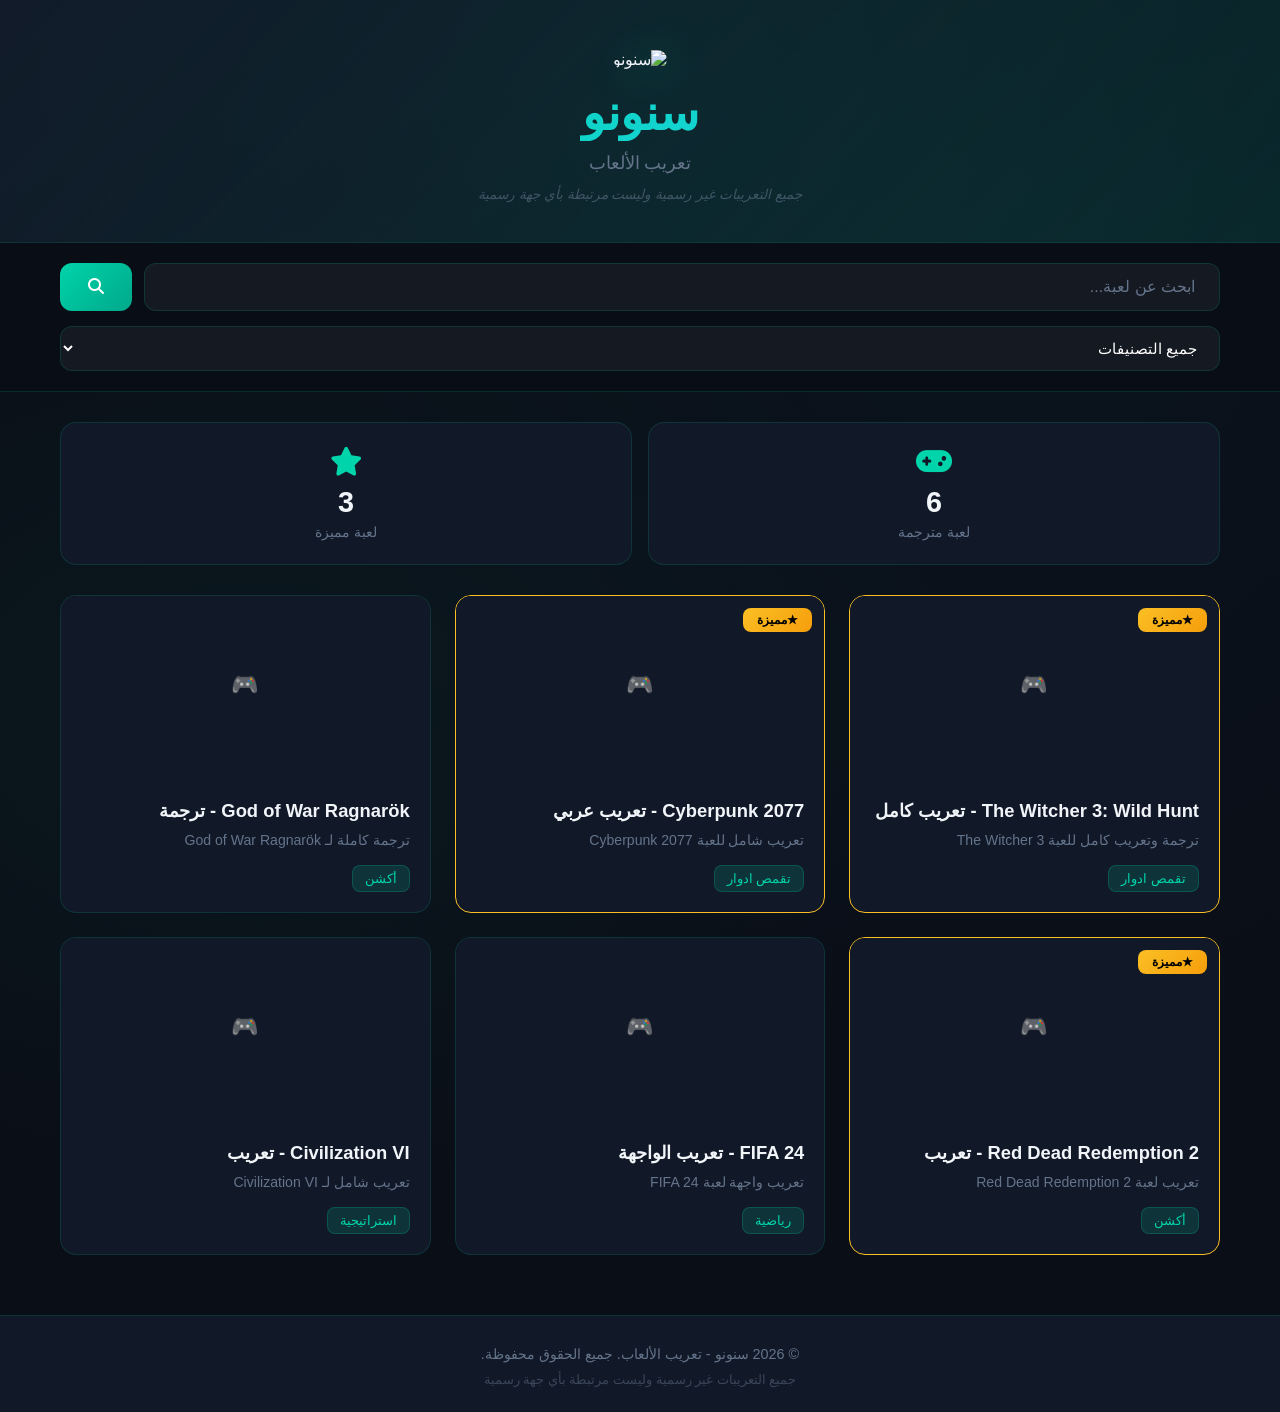
==== game.html @ fd5129fc "Add files via upload" ====
<!DOCTYPE html>
<html lang="ar" dir="rtl">
<head>
    <meta charset="UTF-8">
    <meta name="viewport" content="width=device-width, initial-scale=1.0, maximum-scale=5.0">
    <title>تفاصيل اللعبة | سنونو - تعريب الألعاب</title>
    <link rel="icon" type="image/png" href="images/logo.png">
    <meta id="metaDescription" name="description" content="">
    <meta id="metaKeywords" name="keywords" content="">
    <meta name="robots" content="index, follow">
    <meta id="ogTitle" property="og:title" content="">
    <meta id="ogDescription" property="og:description" content="">
    <meta property="og:type" content="article">
    <meta property="og:locale" content="ar_AR">
    <meta id="twTitle" name="twitter:title" content="">
    <meta id="twDescription" name="twitter:description" content="">
    <meta name="twitter:card" content="summary_large_image">
    <link rel="stylesheet" href="style.css">
    <link rel="stylesheet" href="https://cdnjs.cloudflare.com/ajax/libs/font-awesome/6.4.0/css/all.min.css">
    <script type="application/ld+json" id="gameSchema">
    {}
    </script>
</head>
<body>
    <nav>
        <div class="container">
            <a href="index.html" style="text-decoration:none;color:var(--text);display:flex;align-items:center;gap:10px;font-size:1.2rem;font-weight:700;">
                <img src="images/logo.png" alt="سنونو" style="width:32px;height:32px;border-radius:6px;">
                سنونو
            </a>
        </div>
    </nav>

    <main id="gamePage">
        <div class="loading">
            <i class="fas fa-spinner fa-spin"></i>
            <p>جاري التحميل...</p>
        </div>
    </main>

    <footer>
        <div class="container">
            <p>&copy; 2026 سنونو - تعريب الألعاب. جميع الحقوق محفوظة.</p>
            <p class="disclaimer">جميع التعريبات غير رسمية وليست مرتبطة بأي جهة رسمية</p>
        </div>
    </footer>

    <script src="script.js"></script>
    <script>initGamePage();</script>
</body>
</html>
---- style.css ----
* {
    margin: 0;
    padding: 0;
    box-sizing: border-box;
}

:root {
    --primary: #00d4aa;
    --primary-dark: #00a88a;
    --accent: #0891b2;
    --accent-light: #22d3ee;
    --gold: #fbbf24;
    --bg-dark: #0a0e17;
    --bg-card: #111827;
    --bg-card-hover: #1a2332;
    --text: #f1f5f9;
    --text-muted: #64748b;
    --border: rgba(0, 212, 170, 0.15);
    --glow: rgba(0, 212, 170, 0.3);
}

body {
    font-family: 'Segoe UI', Tahoma, Geneva, Verdana, sans-serif;
    background: var(--bg-dark);
    color: var(--text);
    min-height: 100vh;
    direction: rtl;
    background-image:
        radial-gradient(ellipse at 20% 50%, rgba(0, 212, 170, 0.05) 0%, transparent 50%),
        radial-gradient(ellipse at 80% 20%, rgba(8, 145, 178, 0.04) 0%, transparent 50%);
}

.container {
    max-width: 1200px;
    margin: 0 auto;
    padding: 0 20px;
}

/* Header */
header {
    background: linear-gradient(135deg, var(--bg-card) 0%, rgba(0, 212, 170, 0.1) 100%);
    padding: 50px 0 40px;
    text-align: center;
    border-bottom: 1px solid var(--border);
    position: relative;
    overflow: hidden;
}

.logo-container {
    margin-bottom: 16px;
    position: relative;
}

.site-logo {
    width: 100px;
    height: 100px;
    border-radius: 20px;
    filter: drop-shadow(0 4px 20px rgba(0, 212, 170, 0.4));
    transition: transform 0.3s ease;
    object-fit: cover;
}

.site-logo:hover {
    transform: scale(1.1) rotate(5deg);
}

header::before {
    content: '';
    position: absolute;
    top: -50%;
    left: -50%;
    width: 200%;
    height: 200%;
    background: radial-gradient(circle, rgba(0, 212, 170, 0.05) 0%, transparent 70%);
    animation: headerPulse 8s ease-in-out infinite;
}

@keyframes headerPulse {
    0%, 100% { transform: scale(1); opacity: 0.5; }
    50% { transform: scale(1.1); opacity: 1; }
}

header h1 {
    font-size: 3rem;
    margin-bottom: 12px;
    position: relative;
    background: linear-gradient(135deg, var(--primary), var(--accent-light));
    -webkit-background-clip: text;
    -webkit-text-fill-color: transparent;
    background-clip: text;
}

header h1 i {
    margin-left: 15px;
}

header p {
    font-size: 1.1rem;
    color: var(--text-muted);
    position: relative;
}

header p.disclaimer {
    font-size: 0.85rem;
    opacity: 0.6;
    margin-top: 12px;
    font-style: italic;
}

footer p.disclaimer {
    font-size: 0.8rem;
    opacity: 0.5;
    margin-top: 10px;
}

/* Navigation & Search */
nav {
    background: rgba(10, 14, 23, 0.98);
    padding: 20px 0;
    position: sticky;
    top: 0;
    z-index: 100;
    backdrop-filter: blur(20px);
    border-bottom: 1px solid var(--border);
    transition: padding 0.3s ease;
}

nav.scrolled {
    padding: 12px 0;
}

nav.scrolled .filters {
    display: none;
}

.search-box {
    display: flex;
    gap: 12px;
    margin-bottom: 15px;
    transition: margin 0.3s ease;
}

nav.scrolled .search-box {
    margin-bottom: 0;
}

.search-box input {
    flex: 1;
    padding: 14px 24px;
    border: 1px solid var(--border);
    border-radius: 12px;
    font-size: 1rem;
    background: rgba(255, 255, 255, 0.05);
    color: white;
    transition: all 0.3s ease;
}

.search-box input::placeholder {
    color: var(--text-muted);
}

.search-box input:focus {
    outline: none;
    border-color: var(--primary);
    box-shadow: 0 0 20px var(--glow);
}

.search-box button {
    padding: 14px 28px;
    border: none;
    border-radius: 12px;
    background: linear-gradient(135deg, var(--primary), var(--primary-dark));
    color: white;
    font-size: 1rem;
    cursor: pointer;
    transition: all 0.3s ease;
    font-weight: 600;
}

.search-box button:hover {
    transform: translateY(-2px);
    box-shadow: 0 8px 25px var(--glow);
}

.filters {
    display: flex;
    gap: 12px;
    flex-wrap: wrap;
}

.filters select {
    flex: 1;
    min-width: 150px;
    padding: 12px 18px;
    border: 1px solid var(--border);
    border-radius: 12px;
    background: rgba(255, 255, 255, 0.05);
    color: white;
    font-size: 0.95rem;
    cursor: pointer;
    transition: all 0.3s ease;
}

.filters select:focus {
    outline: none;
    border-color: var(--primary);
}

.filters select option {
    background: var(--bg-dark);
    color: white;
}

/* Stats Section */
.stats {
    display: grid;
    grid-template-columns: repeat(auto-fit, minmax(180px, 1fr));
    gap: 16px;
    margin: 30px 0;
}

.stat-item {
    background: var(--bg-card);
    padding: 24px;
    border-radius: 16px;
    text-align: center;
    transition: all 0.3s ease;
    border: 1px solid var(--border);
}

.stat-item:hover {
    transform: translateY(-4px);
    border-color: var(--primary);
    box-shadow: 0 12px 30px rgba(0, 212, 170, 0.15);
}

.stat-item i {
    font-size: 1.8rem;
    color: var(--primary);
    margin-bottom: 10px;
}

.stat-item span {
    display: block;
    font-size: 1.8rem;
    font-weight: 700;
    color: var(--text);
}

.stat-item p {
    color: var(--text-muted);
    margin-top: 5px;
    font-size: 0.9rem;
}

/* Games Grid */
.games-grid {
    display: grid;
    grid-template-columns: repeat(auto-fill, minmax(300px, 1fr));
    gap: 24px;
    margin: 30px 0;
}

.game-card {
    background: var(--bg-card);
    border-radius: 16px;
    overflow: hidden;
    transition: all 0.4s ease;
    border: 1px solid var(--border);
    cursor: pointer;
    text-decoration: none;
    color: inherit;
    display: block;
}

.game-card:hover {
    transform: translateY(-8px);
    box-shadow: 0 20px 50px rgba(0, 0, 0, 0.4);
    border-color: var(--primary);
}

.game-card .game-image {
    width: 100%;
    height: 180px;
    object-fit: cover;
    transition: transform 0.4s ease;
}

.game-card:hover .game-image {
    transform: scale(1.05);
}

.game-card .game-image-wrapper {
    overflow: hidden;
    position: relative;
}

.game-card .game-info {
    padding: 20px;
}

.game-card .game-title {
    font-size: 1.15rem;
    margin-bottom: 8px;
    color: var(--text);
    font-weight: 600;
}

.game-card .game-description {
    font-size: 0.88rem;
    color: var(--text-muted);
    margin-bottom: 14px;
    line-height: 1.5;
}

.game-card .game-meta {
    display: flex;
    align-items: center;
    gap: 8px;
    flex-wrap: wrap;
}

.game-card .category-badge {
    background: rgba(0, 212, 170, 0.15);
    color: var(--primary);
    padding: 5px 12px;
    border-radius: 8px;
    font-size: 0.8rem;
    font-weight: 500;
    border: 1px solid rgba(0, 212, 170, 0.2);
}

/* Featured Badge */
.game-card.featured {
    border-color: var(--gold);
    position: relative;
}

.game-card.featured::before {
    content: "\2605 مميزة";
    position: absolute;
    top: 12px;
    right: 12px;
    background: linear-gradient(135deg, var(--gold), #f59e0b);
    color: #000;
    padding: 5px 14px;
    border-radius: 8px;
    font-size: 0.75rem;
    font-weight: 700;
    z-index: 10;
}

/* Loading */
.loading {
    text-align: center;
    padding: 60px;
}

.loading i {
    font-size: 3rem;
    color: var(--primary);
    margin-bottom: 15px;
}

.loading p {
    color: var(--text-muted);
}

/* No Results */
.no-results {
    text-align: center;
    padding: 80px 20px;
}

.no-results i {
    font-size: 4rem;
    color: var(--text-muted);
    margin-bottom: 20px;
}

.no-results p {
    font-size: 1.2rem;
    color: var(--text-muted);
}

/* Footer */
footer {
    background: var(--bg-card);
    padding: 30px 0;
    text-align: center;
    margin-top: 60px;
    border-top: 1px solid var(--border);
}

footer p {
    color: var(--text-muted);
    font-size: 0.9rem;
}

/* ===== RESPONSIVE - ALL DEVICES ===== */

/* Tablets */
@media (max-width: 1024px) {
    .games-grid {
        grid-template-columns: repeat(auto-fill, minmax(260px, 1fr));
    }
    .game-page-top {
        gap: 20px;
    }
}

/* Mobile */
@media (max-width: 768px) {
    .container {
        padding: 0 16px;
    }

    header {
        padding: 35px 0 30px;
    }

    .site-logo {
        width: 80px;
        height: 80px;
    }

    header h1 {
        font-size: 2rem;
    }

    header p {
        font-size: 0.95rem;
    }

    nav {
        padding: 15px 0;
    }

    .search-box {
        flex-direction: column;
        gap: 10px;
    }

    .search-box input {
        padding: 14px 18px;
        font-size: 16px; /* prevents zoom on iOS */
    }

    .search-box button {
        padding: 14px;
        width: 100%;
    }

    .filters {
        flex-direction: column;
    }

    .filters select {
        width: 100%;
        min-width: unset;
        padding: 14px;
        font-size: 16px;
    }

    .stats {
        grid-template-columns: repeat(2, 1fr);
        gap: 12px;
    }

    .stat-item {
        padding: 18px 12px;
    }

    .stat-item i {
        font-size: 1.5rem;
    }

    .stat-item span {
        font-size: 1.5rem;
    }

    .games-grid {
        grid-template-columns: 1fr;
        gap: 16px;
    }

    .game-card {
        border-radius: 14px;
    }

    .game-card .game-image {
        height: 200px;
    }

    .game-card .game-info {
        padding: 16px;
    }

    .game-card .game-title {
        font-size: 1.05rem;
    }

    .game-card .game-description {
        font-size: 0.85rem;
    }

    .loading {
        padding: 40px;
    }

    .no-results {
        padding: 50px 16px;
    }

    .no-results i {
        font-size: 3rem;
    }

    footer {
        padding: 25px 0;
        margin-top: 40px;
    }

    /* Game Page Mobile */
    .game-page-header {
        margin-bottom: 20px;
    }

    .game-page-banner {
        height: 220px;
    }

    .game-page-container {
        margin-top: -50px;
        padding: 0 16px;
    }

    .game-page-card {
        border-radius: 16px;
    }

    .game-page-top {
        flex-direction: column;
        align-items: center;
        text-align: center;
        padding: 20px;
        gap: 16px;
    }

    .game-page-thumb {
        width: 140px;
        min-width: 140px;
        height: 140px;
    }

    .game-page-title {
        font-size: 1.4rem;
    }

    .game-page-badges {
        justify-content: center;
    }

    .game-page-body {
        padding: 0 20px 24px;
    }

    .game-page-details-grid {
        grid-template-columns: 1fr 1fr;
        gap: 10px;
    }

    .game-page-detail {
        padding: 12px;
        gap: 8px;
    }

    .game-page-detail i {
        font-size: 1rem;
    }

    .game-page-detail-label {
        font-size: 0.72rem;
    }

    .game-page-detail-value {
        font-size: 0.85rem;
    }

    .game-page-download {
        padding: 16px;
        font-size: 1rem;
    }
}

/* Small phones */
@media (max-width: 400px) {
    .site-logo {
        width: 70px;
        height: 70px;
    }

    header h1 {
        font-size: 1.7rem;
    }

    .stats {
        grid-template-columns: 1fr 1fr;
        gap: 8px;
    }

    .stat-item {
        padding: 14px 8px;
    }

    .stat-item span {
        font-size: 1.3rem;
    }

    .game-page-details-grid {
        grid-template-columns: 1fr;
    }

    .game-page-top {
        padding: 16px;
    }

    .game-page-body {
        padding: 0 16px 20px;
    }
}

/* Touch-friendly - larger tap targets */
@media (hover: none) and (pointer: coarse) {
    .game-card:hover {
        transform: none;
        box-shadow: none;
    }

    .game-card:active {
        transform: scale(0.98);
    }

    .search-box button:active {
        transform: scale(0.97);
    }

    .game-page-download:active {
        transform: scale(0.98);
    }

    .stat-item:hover {
        transform: none;
    }
}

/* Scrolled nav - mobile */
@media (max-width: 768px) {
    nav.scrolled {
        padding: 10px 0;
    }

    nav.scrolled .search-box input {
        padding: 12px 16px;
    }

    nav.scrolled .search-box button {
        padding: 12px 20px;
    }
}

/* Safe area for notched phones */
@supports (padding: env(safe-area-inset-bottom)) {
    body {
        padding-bottom: env(safe-area-inset-bottom);
    }

    footer {
        padding-bottom: calc(25px + env(safe-area-inset-bottom));
    }
}

/* Landscape mode */
@media (max-height: 500px) and (orientation: landscape) {
    header {
        padding: 20px 0;
    }

    header h1 {
        font-size: 1.5rem;
    }

    .game-page-banner {
        height: 150px;
    }
}

/* Animations */
@keyframes fadeIn {
    from { opacity: 0; transform: translateY(20px); }
    to { opacity: 1; transform: translateY(0); }
}

.game-card {
    animation: fadeIn 0.5s ease forwards;
}

.game-card:nth-child(1) { animation-delay: 0.05s; }
.game-card:nth-child(2) { animation-delay: 0.1s; }
.game-card:nth-child(3) { animation-delay: 0.15s; }
.game-card:nth-child(4) { animation-delay: 0.2s; }
.game-card:nth-child(5) { animation-delay: 0.25s; }
.game-card:nth-child(6) { animation-delay: 0.3s; }

/* ===== GAME PAGE ===== */
.game-page-header {
    position: relative;
    padding: 0;
    margin-bottom: 40px;
}

.game-page-banner {
    width: 100%;
    height: 400px;
    object-fit: cover;
    display: block;
}

.game-page-banner-overlay {
    position: absolute;
    bottom: 0;
    left: 0;
    right: 0;
    height: 50%;
    background: linear-gradient(to top, var(--bg-dark), transparent);
}

.game-page-container {
    max-width: 900px;
    margin: -80px auto 0;
    padding: 0 20px;
    position: relative;
    z-index: 10;
}

.game-page-card {
    background: var(--bg-card);
    border-radius: 20px;
    border: 1px solid var(--border);
    overflow: hidden;
}

.game-page-top {
    display: flex;
    gap: 30px;
    padding: 30px;
    align-items: flex-start;
}

.game-page-thumb {
    width: 200px;
    min-width: 200px;
    height: 200px;
    border-radius: 16px;
    object-fit: cover;
    border: 3px solid var(--primary);
    box-shadow: 0 10px 30px rgba(0, 212, 170, 0.2);
}

.game-page-info {
    flex: 1;
}

.game-page-title {
    font-size: 1.8rem;
    font-weight: 700;
    margin-bottom: 12px;
    line-height: 1.3;
}

.game-page-badges {
    display: flex;
    gap: 10px;
    margin-bottom: 16px;
    flex-wrap: wrap;
}

.game-page-badge {
    padding: 5px 14px;
    border-radius: 8px;
    font-size: 0.82rem;
    font-weight: 600;
}

.game-page-badge.cat {
    background: rgba(0, 212, 170, 0.15);
    color: var(--primary);
    border: 1px solid rgba(0, 212, 170, 0.2);
}

.game-page-badge.feat {
    background: linear-gradient(135deg, var(--gold), #f59e0b);
    color: #000;
}

.game-page-body {
    padding: 0 30px 30px;
}

.game-page-section-title {
    font-size: 1.1rem;
    font-weight: 600;
    margin-bottom: 12px;
    color: var(--primary);
    display: flex;
    align-items: center;
    gap: 8px;
}

.game-page-description {
    color: var(--text-muted);
    line-height: 1.8;
    font-size: 1rem;
    margin-bottom: 30px;
}

.game-page-details-grid {
    display: grid;
    grid-template-columns: repeat(auto-fit, minmax(200px, 1fr));
    gap: 16px;
    margin-bottom: 30px;
}

.game-page-detail {
    background: rgba(255, 255, 255, 0.03);
    padding: 16px;
    border-radius: 12px;
    border: 1px solid var(--border);
    display: flex;
    align-items: center;
    gap: 12px;
}

.game-page-detail i {
    color: var(--primary);
    font-size: 1.2rem;
    width: 24px;
    text-align: center;
}

.game-page-detail-label {
    font-size: 0.8rem;
    color: var(--text-muted);
}

.game-page-detail-value {
    font-weight: 600;
    font-size: 0.95rem;
}

.game-page-download {
    width: 100%;
    padding: 16px;
    border: none;
    border-radius: 12px;
    background: linear-gradient(135deg, var(--primary), var(--primary-dark));
    color: white;
    font-size: 1.1rem;
    font-weight: 700;
    cursor: pointer;
    transition: all 0.3s ease;
    display: flex;
    align-items: center;
    justify-content: center;
    gap: 12px;
}

.game-page-download:hover {
    transform: translateY(-3px);
    box-shadow: 0 12px 35px var(--glow);
}

.game-page-back {
    display: inline-flex;
    align-items: center;
    gap: 8px;
    color: var(--text-muted);
    text-decoration: none;
    font-size: 0.95rem;
    margin-bottom: 20px;
    transition: color 0.3s;
}

.game-page-back:hover {
    color: var(--primary);
}
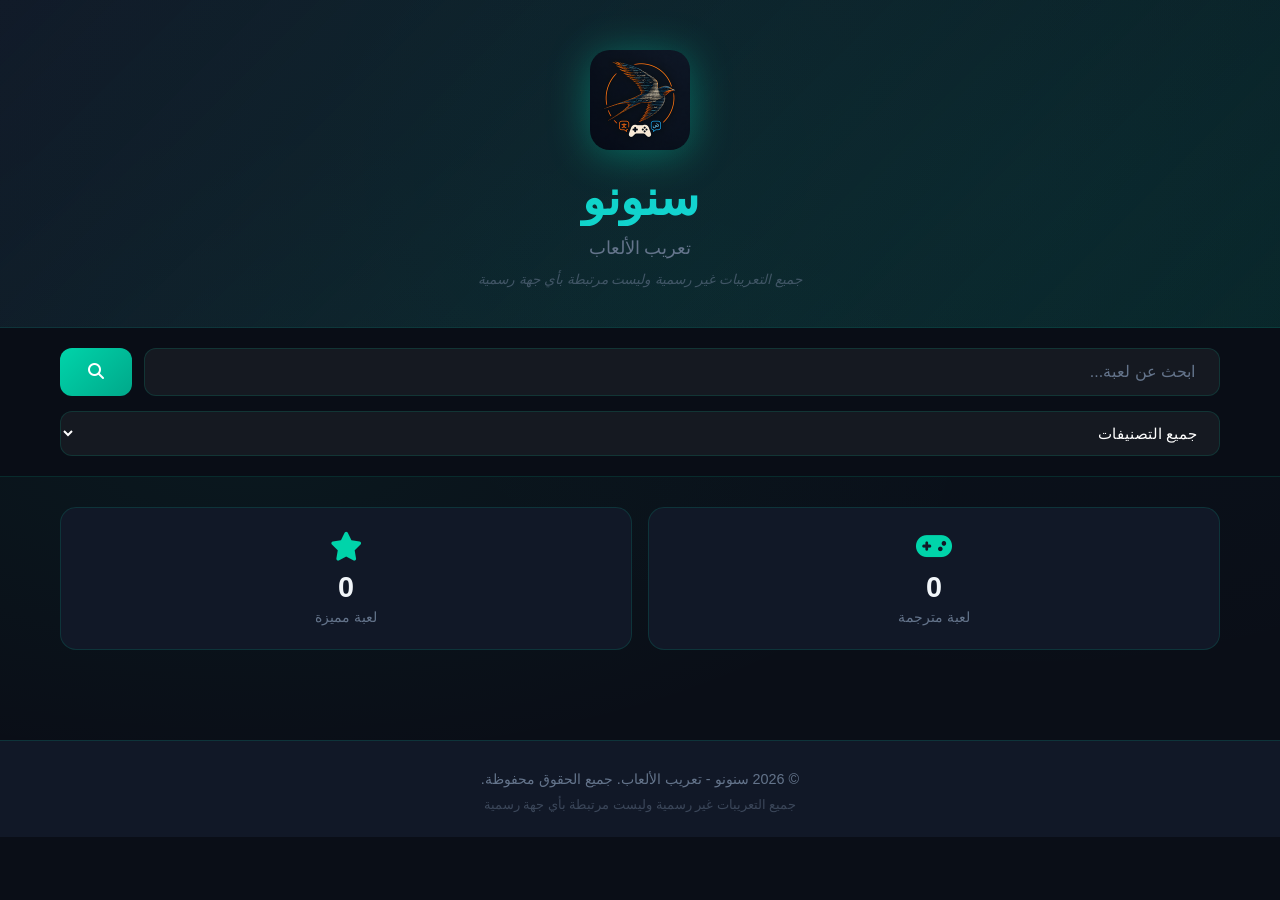
==== commit b3fa3fad: "Add files via upload" ====
--- a/game.html
+++ b/game.html
@@ -5,6 +5,13 @@
     <meta name="viewport" content="width=device-width, initial-scale=1.0, maximum-scale=5.0">
     <title>تفاصيل اللعبة | سنونو - تعريب الألعاب</title>
     <link rel="icon" type="image/png" href="images/logo.png">
+    <!-- Google Tag Manager -->
+    <script>(function(w,d,s,l,i){w[l]=w[l]||[];w[l].push({'gtm.start':
+    new Date().getTime(),event:'gtm.js'});var f=d.getElementsByTagName(s)[0],
+    j=d.createElement(s),dl=l!='dataLayer'?'&l='+l:'';j.async=true;j.src=
+    'https://www.googletagmanager.com/gtm.js?id='+i+dl;f.parentNode.insertBefore(j,f);
+    })(window,document,'script','dataLayer','GTM-P3XTKXKB');</script>
+    <!-- End Google Tag Manager -->
     <meta id="metaDescription" name="description" content="">
     <meta id="metaKeywords" name="keywords" content="">
     <meta name="robots" content="index, follow">
@@ -22,6 +29,10 @@
     </script>
 </head>
 <body>
+    <!-- Google Tag Manager (noscript) -->
+    <noscript><iframe src="https://www.googletagmanager.com/ns.html?id=GTM-P3XTKXKB"
+    height="0" width="0" style="display:none;visibility:hidden"></iframe></noscript>
+    <!-- End Google Tag Manager (noscript) -->
     <nav>
         <div class="container">
             <a href="index.html" style="text-decoration:none;color:var(--text);display:flex;align-items:center;gap:10px;font-size:1.2rem;font-weight:700;">
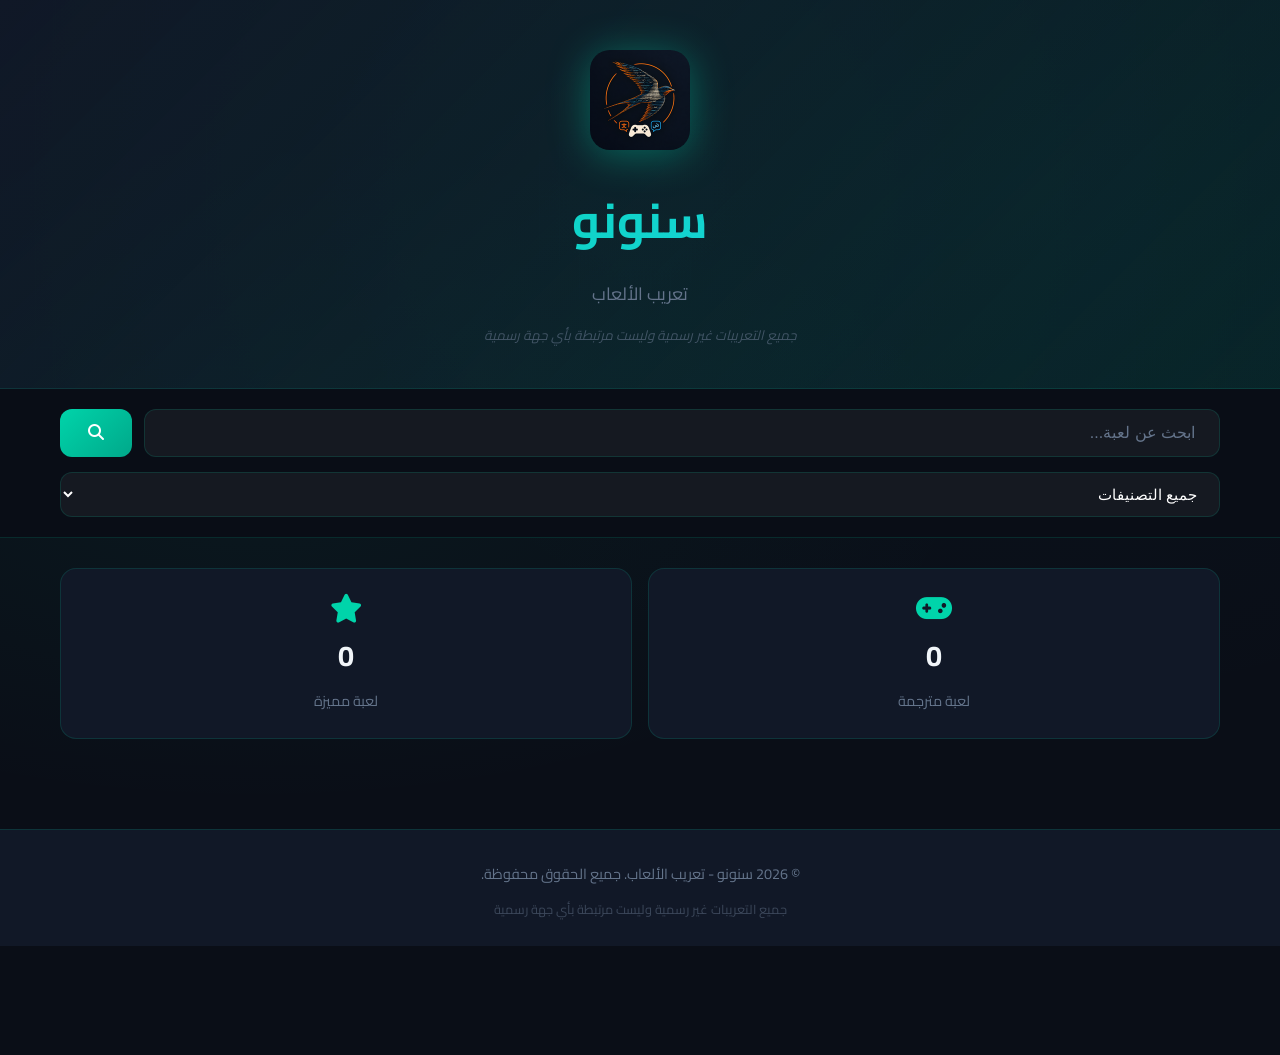
==== commit 40cec871: "Add files via upload" ====
--- a/game.html
+++ b/game.html
@@ -5,13 +5,6 @@
     <meta name="viewport" content="width=device-width, initial-scale=1.0, maximum-scale=5.0">
     <title>تفاصيل اللعبة | سنونو - تعريب الألعاب</title>
     <link rel="icon" type="image/png" href="images/logo.png">
-    <!-- Google Tag Manager -->
-    <script>(function(w,d,s,l,i){w[l]=w[l]||[];w[l].push({'gtm.start':
-    new Date().getTime(),event:'gtm.js'});var f=d.getElementsByTagName(s)[0],
-    j=d.createElement(s),dl=l!='dataLayer'?'&l='+l:'';j.async=true;j.src=
-    'https://www.googletagmanager.com/gtm.js?id='+i+dl;f.parentNode.insertBefore(j,f);
-    })(window,document,'script','dataLayer','GTM-P3XTKXKB');</script>
-    <!-- End Google Tag Manager -->
     <meta id="metaDescription" name="description" content="">
     <meta id="metaKeywords" name="keywords" content="">
     <meta name="robots" content="index, follow">
@@ -22,13 +15,24 @@
     <meta id="twTitle" name="twitter:title" content="">
     <meta id="twDescription" name="twitter:description" content="">
     <meta name="twitter:card" content="summary_large_image">
+    <link rel="preconnect" href="https://fonts.googleapis.com">
+    <link rel="preconnect" href="https://fonts.gstatic.com" crossorigin>
+    <link href="https://fonts.googleapis.com/css2?family=Cairo:wght@400;600;700;800&display=swap" rel="stylesheet">
     <link rel="stylesheet" href="style.css">
-    <link rel="stylesheet" href="https://cdnjs.cloudflare.com/ajax/libs/font-awesome/6.4.0/css/all.min.css">
+    <link rel="preload" as="image" href="images/logo.png">
+    <link rel="stylesheet" href="fontawesome-subset.css">
     <script type="application/ld+json" id="gameSchema">
     {}
     </script>
 </head>
 <body>
+    <!-- Google Tag Manager -->
+    <script>(function(w,d,s,l,i){w[l]=w[l]||[];w[l].push({'gtm.start':
+    new Date().getTime(),event:'gtm.js'});var f=d.getElementsByTagName(s)[0],
+    j=d.createElement(s),dl=l!='dataLayer'?'&l='+l:'';j.async=true;j.src=
+    'https://www.googletagmanager.com/gtm.js?id='+i+dl;f.parentNode.insertBefore(j,f);
+    })(window,document,'script','dataLayer','GTM-P3XTKXKB');</script>
+    <!-- End Google Tag Manager -->
     <!-- Google Tag Manager (noscript) -->
     <noscript><iframe src="https://www.googletagmanager.com/ns.html?id=GTM-P3XTKXKB"
     height="0" width="0" style="display:none;visibility:hidden"></iframe></noscript>
@@ -36,7 +40,7 @@
     <nav>
         <div class="container">
             <a href="index.html" style="text-decoration:none;color:var(--text);display:flex;align-items:center;gap:10px;font-size:1.2rem;font-weight:700;">
-                <img src="images/logo.png" alt="سنونو" style="width:32px;height:32px;border-radius:6px;">
+                <img src="images/logo.png" alt="سنونو" width="32" height="32" loading="eager" decoding="async" style="border-radius:6px;">
                 سنونو
             </a>
         </div>
@@ -56,7 +60,7 @@
         </div>
     </footer>
 
-    <script src="script.js"></script>
-    <script>initGamePage();</script>
+    <script src="script.js" defer></script>
+    <script>document.addEventListener('DOMContentLoaded',function(){initGamePage();});</script>
 </body>
 </html>
--- a/style.css
+++ b/style.css
@@ -2,6 +2,24 @@
     margin: 0;
     padding: 0;
     box-sizing: border-box;
+}
+
+.sr-only {
+    position: absolute;
+    width: 1px;
+    height: 1px;
+    padding: 0;
+    margin: -1px;
+    overflow: hidden;
+    clip: rect(0, 0, 0, 0);
+    white-space: nowrap;
+    border: 0;
+}
+
+img {
+    max-width: 100%;
+    height: auto;
+    content-visibility: auto;
 }
 
 :root {
@@ -20,7 +38,7 @@
 }
 
 body {
-    font-family: 'Segoe UI', Tahoma, Geneva, Verdana, sans-serif;
+    font-family: 'Cairo', 'Segoe UI', Tahoma, Geneva, Verdana, sans-serif;
     background: var(--bg-dark);
     color: var(--text);
     min-height: 100vh;
@@ -28,6 +46,7 @@
     background-image:
         radial-gradient(ellipse at 20% 50%, rgba(0, 212, 170, 0.05) 0%, transparent 50%),
         radial-gradient(ellipse at 80% 20%, rgba(8, 145, 178, 0.04) 0%, transparent 50%);
+    font-display: swap;
 }
 
 .container {
